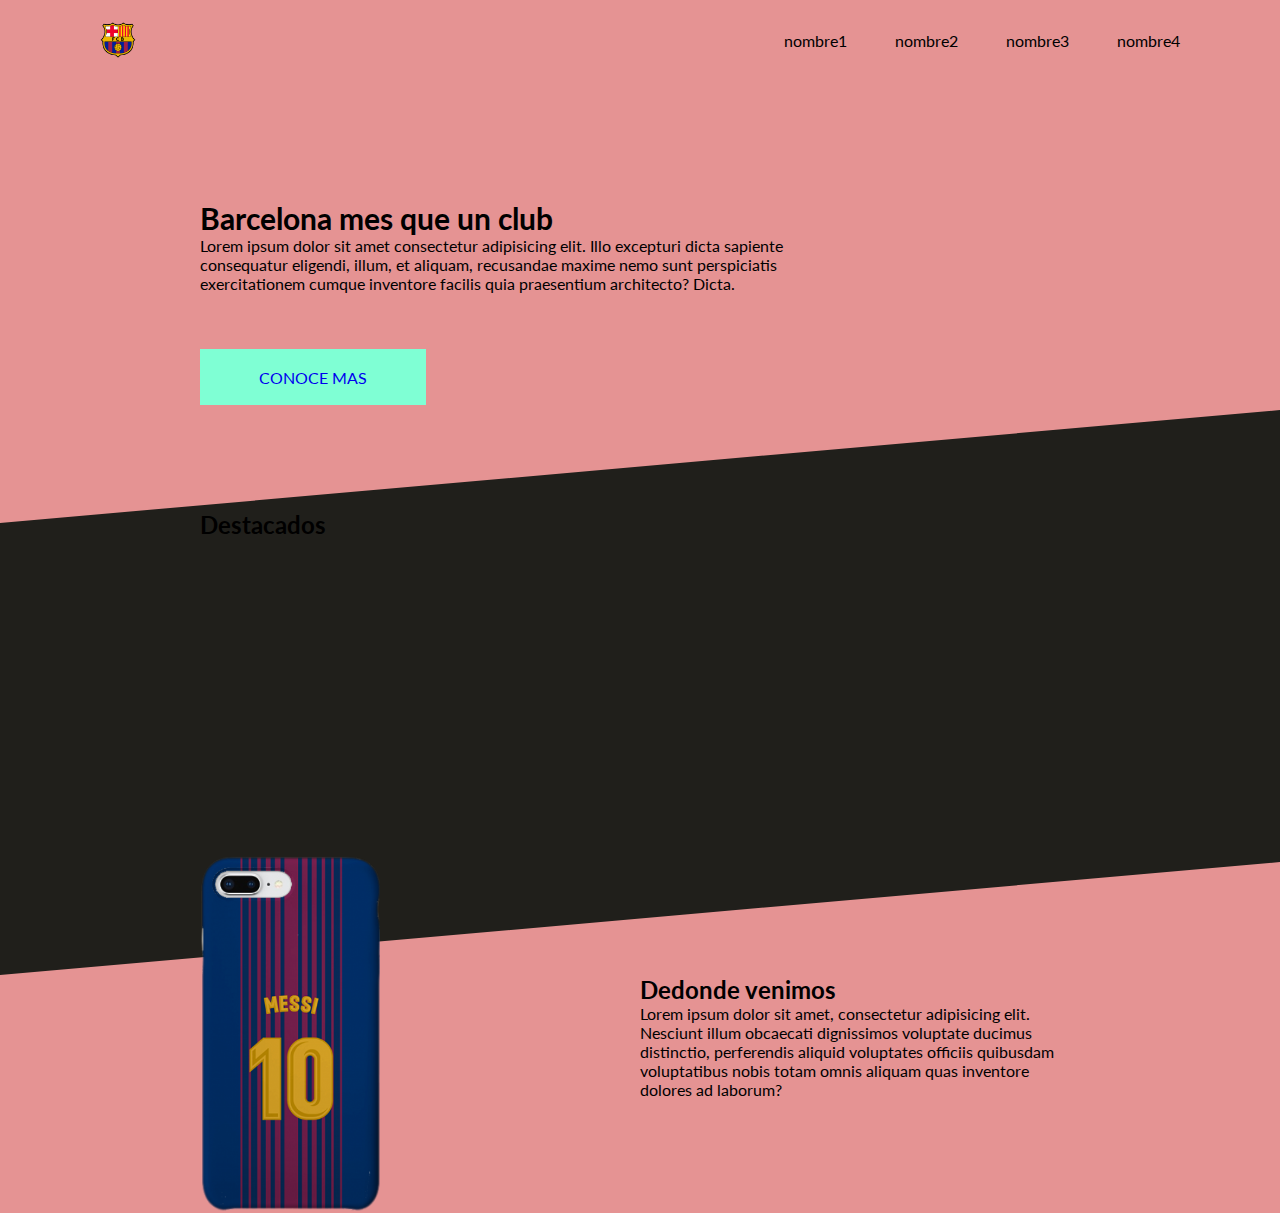
==== index.html @ bbb0fc52 "first commit" ====
<!DOCTYPE html>
<html lang="en">
  <head>
    <meta charset="UTF-8" />
    <meta http-equiv="X-UA-Compatible" content="IE=edge" />
    <meta name="viewport" content="width=device-width, initial-scale=1.0" />
    <title>Document</title>
    <link rel="stylesheet" href="./style.css" />
    <link rel="preconnect" href="https://fonts.gstatic.com" />
    <link rel="preconnect" href="https://fonts.gstatic.com" />
    <link
      href="https://fonts.googleapis.com/css2?family=Lato&display=swap"
      rel="stylesheet"
    />
  </head>

  <body>
    <header id="menu">
      <img class="logo" src="./imagenes/logo.png" alt="logo barcelona" />
      <ul class="menu">
        <li>nombre1</li>
        <li>nombre2</li>
        <li>nombre3</li>
        <li>nombre4</li>
      </ul>
    </header>
    <div class="titulo">
      <h1>Barcelona mes que un club</h1>
      <p>
        Lorem ipsum dolor sit amet consectetur adipisicing elit. Illo excepturi
        dicta sapiente consequatur eligendi, illum, et aliquam, recusandae
        maxime nemo sunt perspiciatis exercitationem cumque inventore facilis
        quia praesentium architecto? Dicta.
      </p>
      <a href="#">CONOCE MAS</a>
    </div>
    <div class="destacado">
      <h2>Destacados</h2>
      <div class="contenido">
        <div class="musica">
          <iframe
            src="https://open.spotify.com/embed/track/6BHHQJCjGtAxl9eZVTo20K"
            width="300"
            height="80"
            frameborder="0"
            allowtransparency="true"
            allow="encrypted-media"
          ></iframe>
        </div>
        <div class="musica">
          <iframe
            src="https://open.spotify.com/embed/track/5XKo1RnDPMY1BLIX9RbXPv"
            width="300"
            height="80"
            frameborder="0"
            allowtransparency="true"
            allow="encrypted-media"
          ></iframe>
        </div>
        <div class="musica">
          <iframe
            src="https://open.spotify.com/embed/track/1pngWD2dRNeHBmbKetSrar"
            width="300"
            height="80"
            frameborder="0"
            allowtransparency="true"
            allow="encrypted-media"
          ></iframe>
        </div>
        <div class="musica">
          <iframe
            src="https://open.spotify.com/embed/track/7neWdvtY8xzpgVxRgW7G64"
            width="300"
            height="80"
            frameborder="0"
            allowtransparency="true"
            allow="encrypted-media"
          ></iframe>
        </div>
      </div>
    </div>
    <div class="celular">
      <div class="left-celular">
        <img src="./imagenes/celular.png" width="180" alt="cel" />
      </div>
      <div class="texto">
        <h2>Dedonde venimos</h2>
        <p>
          Lorem ipsum dolor sit amet, consectetur adipisicing elit. Nesciunt
          illum obcaecati dignissimos voluptate ducimus distinctio, perferendis
          aliquid voluptates officiis quibusdam voluptatibus nobis totam omnis
          aliquam quas inventore dolores ad laborum?
        </p>
      </div>
    </div>
  </body>
</html>
---- style.css ----
* {
  padding: 0;
  box-sizing: border-box;
  margin: 0;
  text-decoration: none;
}

body {
  background-color: #e59393;
  font-family: 'Lato', sans-serif;
  font-size: 16px;
}

.menu {
  display: flex;
  list-style: none;
}

#menu {
  display: flex;
  justify-content: space-between;
  padding: 22px 100px;
  align-items: center;
}
.menu li {
  padding: 4px 24px;
}

.menu li:last-child {
  padding-right: 0;
}

.logo {
  width: 36px;
  height: 36px;
}

.titulo{
    padding: 120px 200px 5px;

}

.titulo h1{
    font-size: 30px;
}

.titulo p{
    max-width: 628px;
    margin-bottom: 56px;
}

.titulo a{
background-color: aquamarine;
width: 226px;
display: flex;
height: 56px;
align-items: center;
justify-content: center;
}

.contenido{
    display: flex;
    flex-wrap: wrap;
    justify-content: space-between;
}

.destacado{
    padding: 100px;
    clip-path: polygon(0% 20%, 100% 0%, 100% 80%, 0% 100%);
    background-color: rgb(32, 31, 27);
}

.musica{
    margin-bottom: 72px;
    width: 45%;
}
.destacado h2{
    margin-left: 100px;
    margin-bottom: 26px;
}

.musica iframe{
    width: 100%;
}

.celular img{
    max-width: 100%;
    height: auto;
    position: absolute;
    top: -120px;
    left: 0;
}

.celular{
    padding: 0 200px;
    position: relative;
    display: flex;
    justify-content: space-between;
}

.left-celular{
    position: relative;
    width: 50%;
}

.texto{
    width: 50%;
}
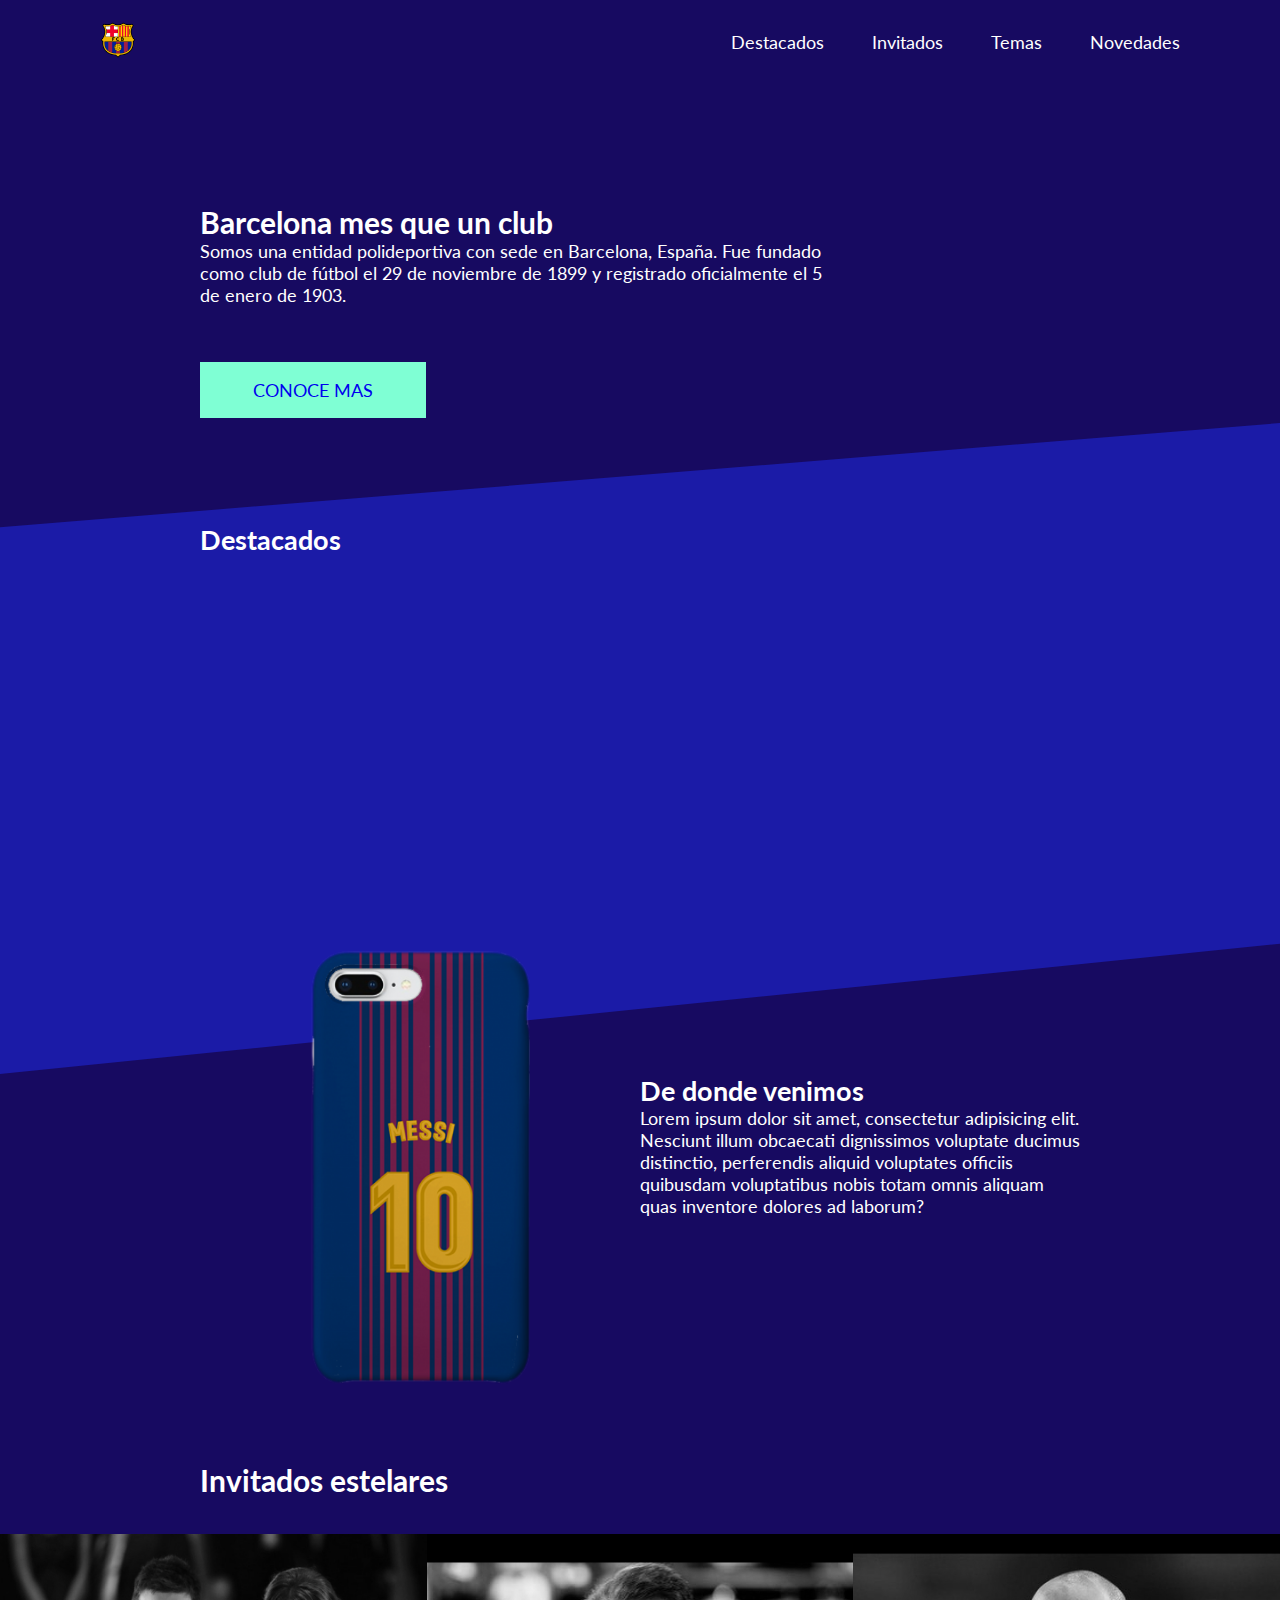
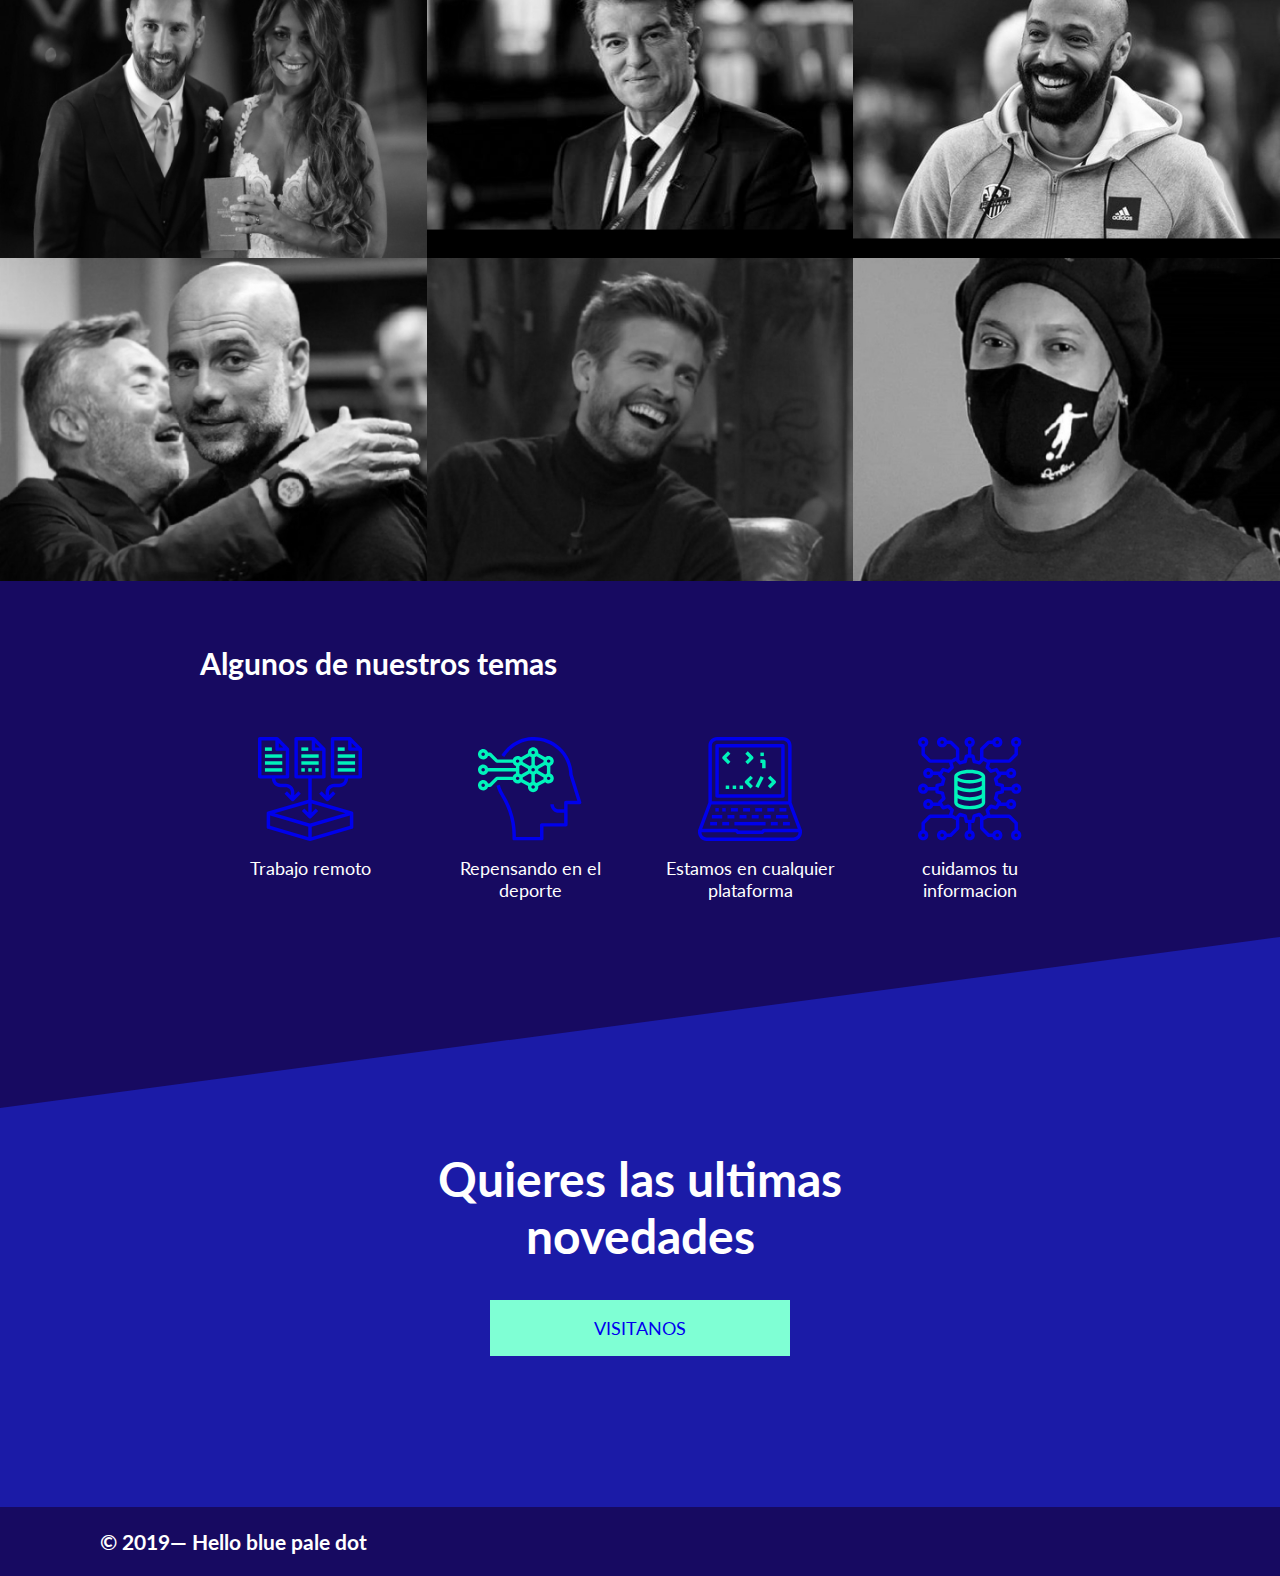
==== commit fbbcd1d2: "protecto 1" ====
--- a/index.html
+++ b/index.html
@@ -4,94 +4,174 @@
     <meta charset="UTF-8" />
     <meta http-equiv="X-UA-Compatible" content="IE=edge" />
     <meta name="viewport" content="width=device-width, initial-scale=1.0" />
-    <title>Document</title>
-    <link rel="stylesheet" href="./style.css" />
+    <title>podcast</title>
     <link rel="preconnect" href="https://fonts.gstatic.com" />
     <link rel="preconnect" href="https://fonts.gstatic.com" />
     <link
       href="https://fonts.googleapis.com/css2?family=Lato&display=swap"
       rel="stylesheet"
     />
+    <link
+      rel="stylesheet"
+      href="https://pro.fontawesome.com/releases/v5.10.0/css/all.css"
+      integrity="sha384-AYmEC3Yw5cVb3ZcuHtOA93w35dYTsvhLPVnYs9eStHfGJvOvKxVfELGroGkvsg+p"
+      crossorigin="anonymous"
+    />
+    <link rel="stylesheet" href="./style.css" />
   </head>
 
   <body>
-    <header id="menu">
-      <img class="logo" src="./imagenes/logo.png" alt="logo barcelona" />
-      <ul class="menu">
-        <li>nombre1</li>
-        <li>nombre2</li>
-        <li>nombre3</li>
-        <li>nombre4</li>
-      </ul>
+    <header class="lados" id="menu">
+      <a class="hambur" href="#main"><img class="logo" src="./imagenes/logo.png" alt="logo barcelona" /></a>
+      <div class="respmenu w-sm-100">
+      <input class="d-none" type="checkbox">
+      <i class="fas fa-bars d-none"></i>
+      <i class="fas fa-times d-none"></i>
+      <nav>
+          <ul class="menu flex-sm-column">
+          <li><a href="#destacado">Destacados</a></li>
+          <li><a href="#invitados">Invitados</a></li>
+          <li><a href="#temas">Temas</a></li>
+          <li><a href="#visitas">Novedades</a></li>
+        </ul>
+      </nav>
+      </div>
     </header>
-    <div class="titulo">
-      <h1>Barcelona mes que un club</h1>
-      <p>
-        Lorem ipsum dolor sit amet consectetur adipisicing elit. Illo excepturi
-        dicta sapiente consequatur eligendi, illum, et aliquam, recusandae
-        maxime nemo sunt perspiciatis exercitationem cumque inventore facilis
-        quia praesentium architecto? Dicta.
-      </p>
-      <a href="#">CONOCE MAS</a>
-    </div>
-    <div class="destacado">
-      <h2>Destacados</h2>
-      <div class="contenido">
-        <div class="musica">
-          <iframe
-            src="https://open.spotify.com/embed/track/6BHHQJCjGtAxl9eZVTo20K"
-            width="300"
-            height="80"
-            frameborder="0"
-            allowtransparency="true"
-            allow="encrypted-media"
-          ></iframe>
-        </div>
-        <div class="musica">
-          <iframe
-            src="https://open.spotify.com/embed/track/5XKo1RnDPMY1BLIX9RbXPv"
-            width="300"
-            height="80"
-            frameborder="0"
-            allowtransparency="true"
-            allow="encrypted-media"
-          ></iframe>
-        </div>
-        <div class="musica">
-          <iframe
-            src="https://open.spotify.com/embed/track/1pngWD2dRNeHBmbKetSrar"
-            width="300"
-            height="80"
-            frameborder="0"
-            allowtransparency="true"
-            allow="encrypted-media"
-          ></iframe>
-        </div>
-        <div class="musica">
-          <iframe
-            src="https://open.spotify.com/embed/track/7neWdvtY8xzpgVxRgW7G64"
-            width="300"
-            height="80"
-            frameborder="0"
-            allowtransparency="true"
-            allow="encrypted-media"
-          ></iframe>
+    <main id="main">
+      <div class="titulo lados">
+        <h1>Barcelona mes que un club</h1>
+        <p>
+          Somos una entidad polideportiva con sede en Barcelona, España. Fue fundado
+          como club de fútbol el 29 de noviembre de 1899 y registrado
+          oficialmente el 5 de enero de 1903. 
+        </p>
+        <a class="w-sm-100" href="https://es.wikipedia.org/wiki/F%C3%BAtbol_Club_Barcelona">CONOCE MAS</a>
+      </div>
+
+      <div class="destacado lados" id="destacado">
+        <h2>Destacados</h2>
+        <div class="contenido flex-sm-column w-100">
+          <div class="musica w-sm-100">
+            <iframe
+              src="https://open.spotify.com/embed/track/6BHHQJCjGtAxl9eZVTo20K"
+              width="150"
+              height="120"
+              frameborder="0"
+              allowtransparency="true"
+              allow="encrypted-media"
+            ></iframe>
+          </div>
+          <div class="musica w-sm-100">
+            <iframe
+              src="https://open.spotify.com/embed/track/5XKo1RnDPMY1BLIX9RbXPv"
+              width="150"
+              height="120"
+              frameborder="0"
+              allowtransparency="true"
+              allow="encrypted-media"
+            ></iframe>
+          </div>
+          <div class="musica w-sm-100">
+            <iframe
+              src="https://open.spotify.com/embed/track/1pngWD2dRNeHBmbKetSrar"
+              width="150"
+              height="120"
+              frameborder="0"
+              allowtransparency="true"
+              allow="encrypted-media"
+            ></iframe>
+          </div>
+          <div class="musica w-sm-100">
+            <iframe
+              src="https://open.spotify.com/embed/track/7neWdvtY8xzpgVxRgW7G64"
+              width="150"
+              height="120"
+              frameborder="0"
+              allowtransparency="true"
+              allow="encrypted-media"
+            ></iframe>
+          </div>
         </div>
       </div>
-    </div>
-    <div class="celular">
-      <div class="left-celular">
-        <img src="./imagenes/celular.png" width="180" alt="cel" />
+
+      <div class="celular lados flex-sm-column">
+        <div class="left-celular w-sm-100">
+          <img src="./imagenes/celular.png" width="220" alt="cel" />
+        </div>
+        <section class="texto w-sm-100">
+          <h2>De donde venimos</h2>
+          <p>
+            Lorem ipsum dolor sit amet, consectetur adipisicing elit. Nesciunt
+            illum obcaecati dignissimos voluptate ducimus distinctio,
+            perferendis aliquid voluptates officiis quibusdam voluptatibus nobis
+            totam omnis aliquam quas inventore dolores ad laborum?
+          </p>
+        </section>
       </div>
-      <div class="texto">
-        <h2>Dedonde venimos</h2>
-        <p>
-          Lorem ipsum dolor sit amet, consectetur adipisicing elit. Nesciunt
-          illum obcaecati dignissimos voluptate ducimus distinctio, perferendis
-          aliquid voluptates officiis quibusdam voluptatibus nobis totam omnis
-          aliquam quas inventore dolores ad laborum?
-        </p>
+      <div class="galeria" id="invitados">
+        <h2>Invitados estelares</h2>
+        <div class="imagenes">
+          <img class="imagen w-sm-100" src="./imagenes/messi.jpg" alt="messi" />
+          <img class="imagen w-sm-100" src="./imagenes/laporta.jpg" alt="lapota" />
+          <img class="imagen w-sm-100" src="./imagenes/henry.jpg" alt="henry" />
+          <img class="imagen w-sm-100" src="./imagenes/pep.jpg" alt="pep" />
+          <img class="imagen w-sm-100" src="./imagenes/pique.jpg" alt="pique" />
+          <img class="imagen w-sm-100" src="./imagenes/ronaldo.jpg" alt="ronal" />
+        </div>
       </div>
-    </div>
+      <div class="temas lados" id="temas">
+        <h2>Algunos de nuestros temas</h2>
+        <div class="tema flex-column">
+          <div class="imgtemas w-100">
+            <img
+              width="104"
+              height="104"
+              src="./imagenes/tema1.svg"
+              alt=""
+            /><span class="textemas">Trabajo remoto</span>
+          </div>
+          <div class="imgtemas w-100">
+            <img
+              width="104"
+              height="104"
+              src="./imagenes/tema2.svg"
+              alt=""
+            /><span class="textemas">Repensando en el deporte</span>
+          </div>
+          <div class="imgtemas w-100">
+            <img
+              width="104"
+              height="104"
+              src="./imagenes/tema3.svg"
+              alt=""
+            /><span class="textemas">Estamos en cualquier plataforma</span>
+          </div>
+          <div class="imgtemas w-100">
+            <img
+              width="104"
+              height="104"
+              src="./imagenes/tema4.svg"
+              alt=""
+            /><span class="textemas">cuidamos tu informacion</span>
+          </div>
+        </div>
+      </div>
+      <div class="visita lados" id="visitas">
+        <h2>Quieres las ultimas novedades</h2>
+        <a class="w-sm-100" href="https://www.fcbarcelona.es/es/">VISITANOS</a>
+      </div>
+    </main>
+    <footer class="flex-sm-column lados">
+      <div class="copy">
+        <h3>© 2019— Hello blue pale dot</h3>
+      </div>
+      <div class="redes">
+        <i class="fab fa-facebook-square"></i>
+        <i class="fab fa-instagram"></i>
+        <i class="fab fa-twitter"></i>
+        <i class="fab fa-spotify"></i>
+        <i class="fab fa-telegram-plane"></i>
+      </div>
+    </footer>
   </body>
 </html>
--- a/style.css
+++ b/style.css
@@ -4,23 +4,35 @@
   margin: 0;
   text-decoration: none;
 }
+html {
+  scroll-behavior: smooth;
+}
+
 
 body {
-  background-color: #e59393;
-  font-family: 'Lato', sans-serif;
-  font-size: 16px;
+  background-color: #170a61;
+  font-family: "Lato", sans-serif;
+  font-size: 18px;
+  color: white;
 }
 
 .menu {
   display: flex;
   list-style: none;
 }
-
-#menu {
+.menu li a {
+  color: rgb(255, 255, 255);
+}
+
+header {
   display: flex;
   justify-content: space-between;
   padding: 22px 100px;
   align-items: center;
+  position: sticky;
+  z-index: 9999;
+  top: 0;
+  background:#170a61;
 }
 .menu li {
   padding: 4px 24px;
@@ -28,6 +40,10 @@
 
 .menu li:last-child {
   padding-right: 0;
+}
+
+.d-none {
+  display: none;
 }
 
 .logo {
@@ -35,74 +51,337 @@
   height: 36px;
 }
 
-.titulo{
-    padding: 120px 200px 5px;
-
-}
-
-.titulo h1{
-    font-size: 30px;
-}
-
-.titulo p{
-    max-width: 628px;
-    margin-bottom: 56px;
-}
-
-.titulo a{
-background-color: aquamarine;
-width: 226px;
-display: flex;
-height: 56px;
-align-items: center;
-justify-content: center;
-}
-
-.contenido{
-    display: flex;
-    flex-wrap: wrap;
-    justify-content: space-between;
-}
-
-.destacado{
-    padding: 100px;
-    clip-path: polygon(0% 20%, 100% 0%, 100% 80%, 0% 100%);
-    background-color: rgb(32, 31, 27);
-}
-
-.musica{
-    margin-bottom: 72px;
-    width: 45%;
-}
-.destacado h2{
-    margin-left: 100px;
-    margin-bottom: 26px;
-}
-
-.musica iframe{
+.titulo {
+  padding: 120px 200px 5px;
+}
+
+.titulo h1 {
+  font-size: 30px;
+}
+
+.titulo p {
+  max-width: 628px;
+  margin-bottom: 56px;
+}
+
+.titulo a {
+  background-color: aquamarine;
+  width: 226px;
+  display: flex;
+  height: 56px;
+  align-items: center;
+  justify-content: center;
+}
+
+.contenido {
+  display: flex;
+  flex-wrap: wrap;
+  justify-content: space-between;
+}
+
+.destacado {
+  padding: 100px;
+  clip-path: polygon(0% 16%, 100% 0%, 100% 80%, 0% 100%);
+  background-color: rgb(27, 27, 167);
+}
+
+.musica {
+  margin-bottom: 72px;
+  width: 45%;
+}
+.destacado h2 {
+  margin-left: 100px;
+  margin-bottom: 26px;
+}
+
+.musica iframe {
+  width: 100%;
+}
+
+.celular img {
+  max-width: 100%;
+  height: auto;
+  position: absolute;
+  top: -125px;
+  left: 25%;
+}
+
+.celular {
+  padding: 0 200px;
+  position: relative;
+  display: flex;
+  justify-content: space-between;
+  margin-bottom: 245px;
+}
+
+.left-celular {
+  position: relative;
+  width: 50%;
+}
+
+.texto {
+  width: 50%;
+}
+
+.galeria {
+  margin-bottom: 64px;
+}
+.galeria h2 {
+  padding-left: 200px;
+  margin-bottom: 36px;
+  font-size: 30px;
+}
+.imagenes {
+  display: flex;
+  flex-wrap: wrap;
+  justify-content: space-between;
+}
+.imagen {
+  width: 33.33%;
+  filter: grayscale(100%);
+}
+
+.temas {
+  padding: 0 200px;
+}
+
+.temas h2 {
+  font-size: 30px;
+  margin-bottom: 56px;
+}
+
+.tema {
+  display: flex;
+}
+.imgtemas {
+  display: flex;
+  flex-direction: column;
+  justify-content: center;
+  align-items: center;
+  width: 25%;
+}
+
+.textemas {
+  width: 100%;
+  display: flex;
+  justify-content: center;
+  padding: 0 20px;
+  height: 64px;
+  text-align: center;
+  font-size: 18px;
+  margin-top: 16px;
+  margin-bottom: 16px;
+}
+
+.visita {
+  background-color: rgb(27, 27, 167);
+  padding: 213px 374px 151px;
+  clip-path: polygon(0% 30%, 100% 0%, 100% 100%, 0% 100%);
+  display: flex;
+  justify-content: center;
+  align-items: center;
+  flex-direction: column;
+  text-align: center;
+}
+
+.visita h2 {
+  justify-content: center;
+  display: flex;
+  color: white;
+  font-size: 48px;
+}
+
+.visita a {
+  margin-top: 36px;
+  background-color: aquamarine;
+  width: 300px;
+  height: 56px;
+  display: flex;
+  justify-content: center;
+  align-items: center;
+}
+
+footer {
+  display: flex;
+  justify-content: space-between;
+  align-items: center;
+  padding: 22px 100px;
+}
+
+.redes i {
+  padding: 0 15px;
+}
+.redes i:last-child {
+  padding-right: 0;
+}
+
+/* responsive 
+
+small: 480,
+  medium: 768,
+  large: 1024,
+  mLarge: 1280,
+  xLarge: 1920,
+*/
+@media (max-width: 1200px) {
+  body {
+    font-size: 16px;
+  }
+  .visita {
+    padding: 213px 200px 151px;
+  }
+  .visita h2 {
+    font-size: 36px;
+  }
+}
+
+@media (max-width: 1024px) {
+  .visita {
+    padding: 133px 50px 101px;
+  }
+  .visita h2 {
+    font-size: 25px;
+  }
+  .titulo {
+    padding: 60px 50px 5px;
+  }
+  .celular img {
+    width: 180px;
+    top: -90px;
+  }
+  .imagen {
+    width: 50%;
+  }
+  .temas {
+    padding: 50px;
+  }
+  .visitas {
+    padding: 133px 50px 101px;
+  }
+  footer {
+    padding: 22px 50px;
+  }
+  .redes i {
+    padding: 0 10px;
+  }
+  .celular {
+    padding: 0 50px;
+  }
+  .galeria h2{
+    font-size: 24px;
+    padding-left: 50px;
+  }
+  .destacado{
+    padding: 100px 50px 50px;
+  }
+}
+
+@media (max-width: 768px){
+  .lados {
+    padding-left: 16px;
+    padding-right: 16px;
+  }
+  .w-100 {
     width: 100%;
-}
-
-.celular img{
-    max-width: 100%;
-    height: auto;
+  }
+  .flex-column {
+    flex-direction: column;
+  }
+  .fuente-movil {
+    font-size: 28px;
+  }
+  .galeria h2 {
+    padding-left: 16px;
+  }
+  .destacado h2 {
+    margin-left: 0;
+  }
+}
+
+@media (max-width: 480px){
+  .w-sm-100 {
+    width: 100% !important;
+  }
+  .left-celular {
+    height: 300px;
+  }
+  .flex-sm-column {
+    flex-direction: column;
+  }
+  .musica{
+    margin-bottom: 11px;
+  }
+  .destacado{
+    padding-bottom: 140px;
+    clip-path: polygon(0% 8%, 100% 0%, 100% 90%, 0% 100%);
+  }
+  .celular{
+    margin-bottom: 54px;
+  }
+  .visita{
+    clip-path: polygon(0% 15%, 100% 0%, 100% 100%, 0% 100%);
+  }
+
+  /* menu */
+  .respmenu input[type="checkbox"], .respmenu .fa-bars, .respmenu .fa-times {
+    position: absolute;  
+    box-sizing: border-box;
+    margin: 0;
+    padding: 0;
+    right: 0;
+    top: 0;
+    width: 36px;
+    height: 36px;  
+  }
+   
+  .respmenu .fa-bars, .respmenu .fa-times {
+    font-size: 36px;
+    pointer-events: none;
+  }
+   
+  .respmenu input[type="checkbox"] {
+    opacity: 0; 
+  }
+   
+  .respmenu {
+    color: white;
+    position: relative;
+    min-height: 36px;
+  }
+   
+  .respmenu nav {
+    display: none;
+  }
+   
+  .respmenu input:checked ~ nav {
+    display: block;
+  }
+   
+  .respmenu input:checked ~ .fa-bars {
+    display: none;
+  }
+   
+  .respmenu input:not(:checked) ~ .fa-times {
+    display: none;
+  }
+
+  .hambur{
     position: absolute;
-    top: -120px;
-    left: 0;
-}
-
-.celular{
-    padding: 0 200px;
-    position: relative;
-    display: flex;
-    justify-content: space-between;
-}
-
-.left-celular{
-    position: relative;
-    width: 50%;
-}
-
-.texto{
-    width: 50%;
-}
+    left: 16px;
+    top: 22px;
+    z-index: 999;
+  }
+    
+  .menu{
+    padding-top: 42px;
+  }
+  .fas {
+    display: inherit;
+  }
+  .menu li {
+    padding-left: 0;
+  }
+  .d-none {
+    display: inherit;
+  }
+}